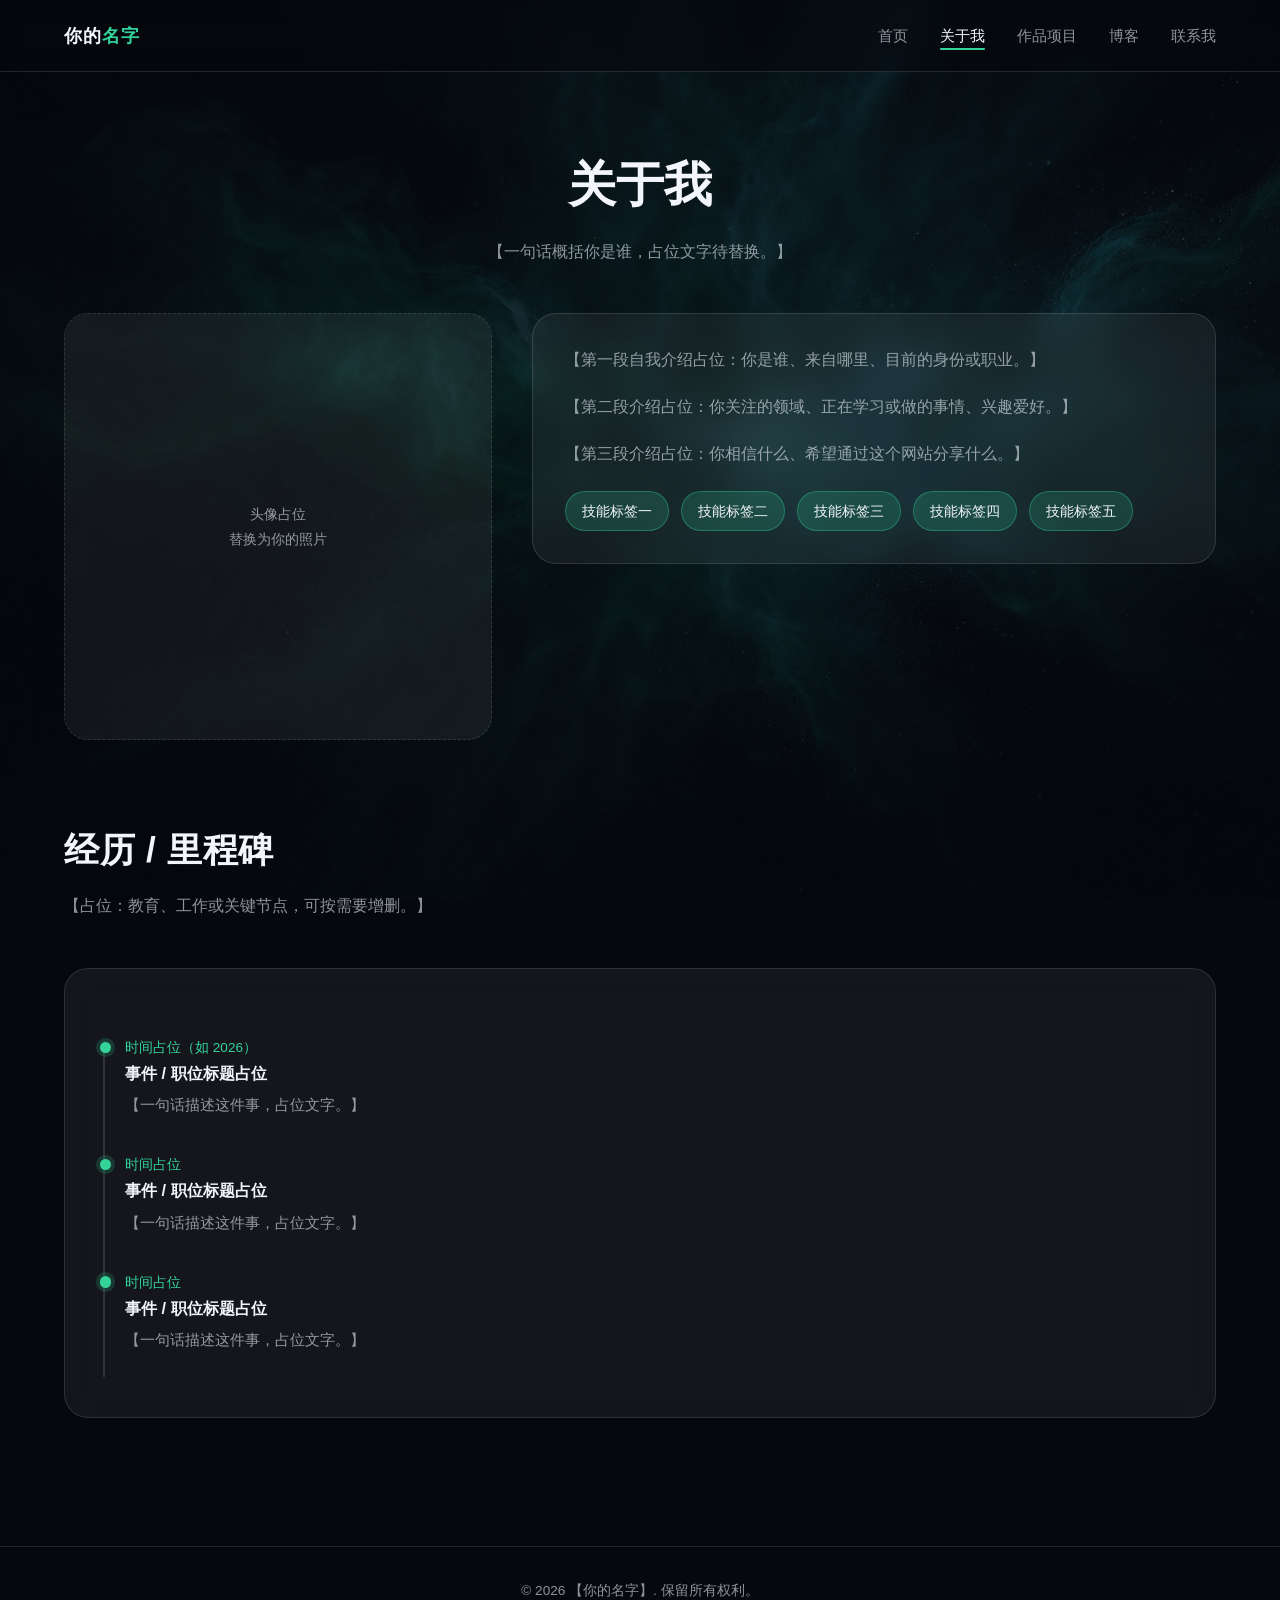
==== about.html @ 76c17b66 "Add files via upload" ====
<!DOCTYPE html>
<html lang="zh-CN">
<head>
  <meta charset="UTF-8" />
  <meta name="viewport" content="width=device-width, initial-scale=1.0" />
  <title>关于我 | 我的个人网站</title>
  <meta name="description" content="个人介绍（占位模板，待填充内容）" />
  <link rel="stylesheet" href="assets/css/style.css" />
</head>
<body class="page-about">

  <!-- ========== 导航栏 ========== -->
  <header class="navbar">
    <div class="container nav-inner">
      <a class="logo" href="index.html">你的<span>名字</span></a>
      <button class="nav-toggle" aria-label="切换菜单" aria-expanded="false">
        <span></span><span></span><span></span>
      </button>
      <nav>
        <ul class="nav-links">
          <li><a href="index.html">首页</a></li>
          <li><a href="about.html" class="active">关于我</a></li>
          <li><a href="projects.html">作品项目</a></li>
          <li><a href="blog.html">博客</a></li>
          <li><a href="contact.html">联系我</a></li>
        </ul>
      </nav>
    </div>
  </header>

  <!-- ========== 页头 ========== -->
  <section class="page-header">
    <div class="container">
      <h1>关于我</h1>
      <p>【一句话概括你是谁，占位文字待替换。】</p>
    </div>
  </section>

  <!-- ========== 个人简介（占位） ========== -->
  <section class="section" style="padding-top: 0;">
    <div class="container">
      <div class="about-grid">
        <!-- TODO：把虚线框替换为 <img src="assets/images/你的头像.jpg" alt="头像"> -->
        <div class="avatar-placeholder reveal">
          头像占位<br />替换为你的照片
        </div>

        <div class="about-text glass-card reveal">
          <!-- TODO：替换为你的个人介绍，段落可自行增减 -->
          <p>【第一段自我介绍占位：你是谁、来自哪里、目前的身份或职业。】</p>
          <p>【第二段介绍占位：你关注的领域、正在学习或做的事情、兴趣爱好。】</p>
          <p>【第三段介绍占位：你相信什么、希望通过这个网站分享什么。】</p>

          <!-- TODO：替换为你的技能 / 关键词标签 -->
          <div class="tag-list">
            <span class="tag">技能标签一</span>
            <span class="tag">技能标签二</span>
            <span class="tag">技能标签三</span>
            <span class="tag">技能标签四</span>
            <span class="tag">技能标签五</span>
          </div>
        </div>
      </div>
    </div>
  </section>

  <!-- ========== 经历时间线（占位） ========== -->
  <section class="section" style="padding-top: 0;">
    <div class="container">
      <h2 class="section-title reveal">经历 / 里程碑</h2>
      <p class="section-subtitle reveal">【占位：教育、工作或关键节点，可按需要增删。】</p>
      <div class="glass-card reveal">
        <div class="timeline">
          <div class="timeline-item">
            <span>时间占位（如 2026）</span>
            <h4>事件 / 职位标题占位</h4>
            <p>【一句话描述这件事，占位文字。】</p>
          </div>
          <div class="timeline-item">
            <span>时间占位</span>
            <h4>事件 / 职位标题占位</h4>
            <p>【一句话描述这件事，占位文字。】</p>
          </div>
          <div class="timeline-item">
            <span>时间占位</span>
            <h4>事件 / 职位标题占位</h4>
            <p>【一句话描述这件事，占位文字。】</p>
          </div>
        </div>
      </div>
    </div>
  </section>

  <!-- ========== 页脚 ========== -->
  <footer class="footer">
    <div class="container">
      <p>© <span id="year"></span> 【你的名字】. 保留所有权利。</p>
    </div>
  </footer>

  <script src="assets/js/main.js"></script>
</body>
</html>
---- assets/css/style.css ----
/* ============================================================
   个人网站通用样式
   深色背景图 + 玻璃拟态卡片 + 响应式布局
   提示：想换主题色，改各页面 <body> 上的 --accent / --accent-soft
   ============================================================ */

/* ---------- 设计变量 ---------- */
:root {
  --bg-overlay: rgba(6, 8, 14, 0.72);
  --text: #f2f5fa;
  --text-muted: rgba(226, 232, 240, 0.62);
  --glass-bg: rgba(255, 255, 255, 0.06);
  --glass-bg-hover: rgba(255, 255, 255, 0.1);
  --border: rgba(255, 255, 255, 0.12);
  --radius: 1rem;
  --radius-lg: 1.5rem;
  --max-width: 72rem;
  --nav-height: 4.5rem;
  --ease: cubic-bezier(0.22, 1, 0.36, 1);
}

/* 各页面主题色（在页面 body 上覆盖） */
.page-home     { --accent: #5b8cff; --accent-soft: rgba(91, 140, 255, 0.18); }
.page-about    { --accent: #34d399; --accent-soft: rgba(52, 211, 153, 0.18); }
.page-projects { --accent: #f87171; --accent-soft: rgba(248, 113, 113, 0.18); }
.page-blog     { --accent: #2dd4bf; --accent-soft: rgba(45, 212, 191, 0.18); }
.page-contact  { --accent: #a78bfa; --accent-soft: rgba(167, 139, 250, 0.18); }

/* ---------- 基础重置 ---------- */
*,
*::before,
*::after {
  box-sizing: border-box;
  margin: 0;
  padding: 0;
}

html {
  scroll-behavior: smooth;
  font-size: 16px;
}

body {
  font-family: -apple-system, BlinkMacSystemFont, "Segoe UI", "PingFang SC",
    "Hiragino Sans GB", "Microsoft YaHei", "Helvetica Neue", Arial, sans-serif;
  color: var(--text);
  line-height: 1.7;
  min-height: 100vh;
  background-color: #06080e;
  background-size: cover;
  background-position: center center;
  background-repeat: no-repeat;
  background-attachment: fixed;
  -webkit-font-smoothing: antialiased;
}

/* 背景遮罩，保证文字可读性 */
body::before {
  content: "";
  position: fixed;
  inset: 0;
  background: var(--bg-overlay);
  z-index: -1;
}

/* 每页背景图（相对路径，GitHub Pages 可直接访问） */
.page-home     { background-image: url("../images/bg-home.jpg"); }
.page-about    { background-image: url("../images/bg-about.jpg"); }
.page-projects { background-image: url("../images/bg-projects.jpg"); }
.page-blog     { background-image: url("../images/bg-blog.jpg"); }
.page-contact  { background-image: url("../images/bg-contact.jpg"); }

img {
  max-width: 100%;
  display: block;
}

a {
  color: inherit;
  text-decoration: none;
}

ul {
  list-style: none;
}

/* ---------- 布局容器 ---------- */
.container {
  width: min(100% - 3rem, var(--max-width));
  margin-inline: auto;
}

.section {
  padding: 5rem 0;
}

.section-title {
  font-size: clamp(1.6rem, 3vw, 2.2rem);
  font-weight: 700;
  margin-bottom: 0.75rem;
  letter-spacing: 0.02em;
}

.section-subtitle {
  color: var(--text-muted);
  font-size: 1rem;
  margin-bottom: 3rem;
}

/* ---------- 导航栏 ---------- */
.navbar {
  position: fixed;
  top: 0;
  left: 0;
  right: 0;
  height: var(--nav-height);
  z-index: 100;
  background: rgba(6, 8, 14, 0.55);
  backdrop-filter: blur(1rem);
  -webkit-backdrop-filter: blur(1rem);
  border-bottom: 1px solid var(--border);
}

.nav-inner {
  height: 100%;
  display: flex;
  align-items: center;
  justify-content: space-between;
}

.logo {
  font-size: 1.15rem;
  font-weight: 700;
  letter-spacing: 0.05em;
}

.logo span {
  color: var(--accent);
}

.nav-links {
  display: flex;
  gap: 2rem;
}

.nav-links a {
  position: relative;
  font-size: 0.95rem;
  color: var(--text-muted);
  padding: 0.35rem 0;
  transition: color 0.25s var(--ease);
}

.nav-links a::after {
  content: "";
  position: absolute;
  left: 0;
  bottom: 0;
  width: 0;
  height: 2px;
  border-radius: 2px;
  background: var(--accent);
  transition: width 0.25s var(--ease);
}

.nav-links a:hover,
.nav-links a.active {
  color: var(--text);
}

.nav-links a.active::after,
.nav-links a:hover::after {
  width: 100%;
}

/* 汉堡按钮（移动端） */
.nav-toggle {
  display: none;
  flex-direction: column;
  justify-content: center;
  gap: 0.35rem;
  width: 2.5rem;
  height: 2.5rem;
  background: none;
  border: none;
  cursor: pointer;
}

.nav-toggle span {
  display: block;
  height: 2px;
  width: 1.4rem;
  margin-inline: auto;
  background: var(--text);
  border-radius: 2px;
  transition: transform 0.3s var(--ease), opacity 0.3s var(--ease);
}

.nav-toggle.open span:nth-child(1) {
  transform: translateY(0.47rem) rotate(45deg);
}

.nav-toggle.open span:nth-child(2) {
  opacity: 0;
}

.nav-toggle.open span:nth-child(3) {
  transform: translateY(-0.47rem) rotate(-45deg);
}

/* ---------- 按钮 ---------- */
.btn {
  display: inline-flex;
  align-items: center;
  justify-content: center;
  gap: 0.5rem;
  padding: 0.8rem 1.8rem;
  border-radius: 999px;
  font-size: 0.95rem;
  font-weight: 600;
  border: 1px solid transparent;
  cursor: pointer;
  transition: transform 0.25s var(--ease), background 0.25s var(--ease),
    border-color 0.25s var(--ease);
}

.btn-primary {
  background: var(--accent);
  color: #06080e;
}

.btn-primary:hover {
  transform: translateY(-2px);
  background: color-mix(in srgb, var(--accent) 88%, white);
}

.btn-ghost {
  background: transparent;
  color: var(--text);
  border-color: var(--border);
}

.btn-ghost:hover {
  transform: translateY(-2px);
  border-color: var(--accent);
  background: var(--accent-soft);
}

/* ---------- 玻璃卡片 ---------- */
.glass-card {
  background: var(--glass-bg);
  border: 1px solid var(--border);
  border-radius: var(--radius-lg);
  backdrop-filter: blur(0.85rem);
  -webkit-backdrop-filter: blur(0.85rem);
  padding: 2rem;
  transition: transform 0.3s var(--ease), background 0.3s var(--ease),
    border-color 0.3s var(--ease);
}

.glass-card:hover {
  transform: translateY(-4px);
  background: var(--glass-bg-hover);
  border-color: color-mix(in srgb, var(--accent) 45%, transparent);
}

/* ---------- 首页 Hero ---------- */
.hero {
  min-height: 100vh;
  display: flex;
  align-items: center;
  padding-top: var(--nav-height);
}

.hero-badge {
  display: inline-block;
  padding: 0.4rem 1rem;
  border-radius: 999px;
  font-size: 0.85rem;
  color: var(--accent);
  background: var(--accent-soft);
  border: 1px solid color-mix(in srgb, var(--accent) 40%, transparent);
  margin-bottom: 1.5rem;
}

.hero h1 {
  font-size: clamp(2.4rem, 6vw, 4.2rem);
  font-weight: 800;
  line-height: 1.15;
  letter-spacing: 0.01em;
  margin-bottom: 1.25rem;
}

.hero h1 .accent {
  color: var(--accent);
}

.hero p {
  font-size: clamp(1rem, 2vw, 1.2rem);
  color: var(--text-muted);
  max-width: 36rem;
  margin-bottom: 2.5rem;
}

.hero-actions {
  display: flex;
  flex-wrap: wrap;
  gap: 1rem;
}

/* 首页信息卡片区 */
.info-grid {
  display: grid;
  grid-template-columns: repeat(auto-fit, minmax(15rem, 1fr));
  gap: 1.5rem;
}

.info-card .icon {
  font-size: 1.6rem;
  margin-bottom: 1rem;
}

.info-card h3 {
  font-size: 1.1rem;
  margin-bottom: 0.5rem;
}

.info-card p {
  color: var(--text-muted);
  font-size: 0.92rem;
}

/* ---------- 内页页头 ---------- */
.page-header {
  padding: calc(var(--nav-height) + 4.5rem) 0 3rem;
  text-align: center;
}

.page-header h1 {
  font-size: clamp(2rem, 4.5vw, 3rem);
  font-weight: 800;
  margin-bottom: 0.75rem;
}

.page-header p {
  color: var(--text-muted);
  max-width: 40rem;
  margin-inline: auto;
}

/* ---------- 关于页 ---------- */
.about-grid {
  display: grid;
  grid-template-columns: 1fr 1.6fr;
  gap: 2.5rem;
  align-items: start;
}

.avatar-placeholder {
  aspect-ratio: 1 / 1;
  border-radius: var(--radius-lg);
  border: 1px dashed var(--border);
  background: var(--glass-bg);
  display: flex;
  align-items: center;
  justify-content: center;
  text-align: center;
  color: var(--text-muted);
  font-size: 0.9rem;
  padding: 1.5rem;
}

.about-text p {
  color: var(--text-muted);
  margin-bottom: 1.25rem;
}

.tag-list {
  display: flex;
  flex-wrap: wrap;
  gap: 0.75rem;
  margin-top: 1.5rem;
}

.tag {
  padding: 0.45rem 1rem;
  border-radius: 999px;
  font-size: 0.85rem;
  background: var(--accent-soft);
  border: 1px solid color-mix(in srgb, var(--accent) 35%, transparent);
  color: var(--text);
}

/* 时间线占位 */
.timeline {
  position: relative;
  margin-top: 2rem;
  padding-left: 1.75rem;
}

.timeline::before {
  content: "";
  position: absolute;
  left: 0.4rem;
  top: 0.5rem;
  bottom: 0.5rem;
  width: 2px;
  background: var(--border);
}

.timeline-item {
  position: relative;
  padding-bottom: 2rem;
}

.timeline-item::before {
  content: "";
  position: absolute;
  left: -1.55rem;
  top: 0.55rem;
  width: 0.7rem;
  height: 0.7rem;
  border-radius: 50%;
  background: var(--accent);
  box-shadow: 0 0 0 4px var(--accent-soft);
}

.timeline-item h4 {
  font-size: 1.02rem;
  margin-bottom: 0.25rem;
}

.timeline-item span {
  font-size: 0.85rem;
  color: var(--accent);
}

.timeline-item p {
  color: var(--text-muted);
  font-size: 0.92rem;
  margin-top: 0.35rem;
}

/* ---------- 项目卡片网格 ---------- */
.project-grid {
  display: grid;
  grid-template-columns: repeat(auto-fit, minmax(17rem, 1fr));
  gap: 1.5rem;
}

.project-thumb {
  aspect-ratio: 16 / 9;
  border-radius: var(--radius);
  border: 1px dashed var(--border);
  background: var(--accent-soft);
  display: flex;
  align-items: center;
  justify-content: center;
  color: var(--text-muted);
  font-size: 0.85rem;
  margin-bottom: 1.25rem;
}

.project-card h3 {
  font-size: 1.1rem;
  margin-bottom: 0.5rem;
}

.project-card p {
  color: var(--text-muted);
  font-size: 0.9rem;
  margin-bottom: 1.25rem;
}

.project-meta {
  display: flex;
  flex-wrap: wrap;
  gap: 0.5rem;
}

.project-meta .tag {
  font-size: 0.78rem;
  padding: 0.3rem 0.75rem;
}

/* ---------- 博客列表 ---------- */
.post-list {
  display: grid;
  gap: 1.25rem;
  max-width: 50rem;
}

.post-card {
  display: flex;
  flex-direction: column;
  gap: 0.5rem;
}

.post-date {
  font-size: 0.82rem;
  color: var(--accent);
  letter-spacing: 0.05em;
}

.post-card h3 {
  font-size: 1.2rem;
}

.post-card p {
  color: var(--text-muted);
  font-size: 0.92rem;
}

.read-more {
  font-size: 0.88rem;
  color: var(--accent);
  margin-top: 0.5rem;
}

.read-more:hover {
  text-decoration: underline;
}

/* ---------- 联系页 ---------- */
.contact-grid {
  display: grid;
  grid-template-columns: 1fr 1.4fr;
  gap: 2.5rem;
  align-items: start;
}

.contact-item {
  display: flex;
  flex-direction: column;
  gap: 0.35rem;
  margin-bottom: 1.5rem;
}

.contact-item span {
  font-size: 0.82rem;
  color: var(--text-muted);
}

.contact-item strong {
  font-size: 1rem;
  font-weight: 600;
}

.social-links {
  display: flex;
  gap: 0.75rem;
  flex-wrap: wrap;
  margin-top: 1.5rem;
}

.form-group {
  margin-bottom: 1.25rem;
}

.form-group label {
  display: block;
  font-size: 0.88rem;
  margin-bottom: 0.5rem;
  color: var(--text-muted);
}

.form-group input,
.form-group textarea {
  width: 100%;
  padding: 0.85rem 1rem;
  border-radius: 0.75rem;
  border: 1px solid var(--border);
  background: rgba(255, 255, 255, 0.05);
  color: var(--text);
  font-size: 0.95rem;
  font-family: inherit;
  outline: none;
  transition: border-color 0.25s var(--ease), box-shadow 0.25s var(--ease);
}

.form-group input:focus,
.form-group textarea:focus {
  border-color: var(--accent);
  box-shadow: 0 0 0 3px var(--accent-soft);
}

.form-group textarea {
  min-height: 8rem;
  resize: vertical;
}

.form-note {
  font-size: 0.82rem;
  color: var(--text-muted);
  margin-top: 0.75rem;
}

/* ---------- 页脚 ---------- */
.footer {
  border-top: 1px solid var(--border);
  padding: 2rem 0;
  margin-top: 3rem;
  text-align: center;
  color: var(--text-muted);
  font-size: 0.85rem;
}

/* ---------- 滚动进入动画 ---------- */
.reveal {
  opacity: 0;
  transform: translateY(1.75rem);
  transition: opacity 0.7s var(--ease), transform 0.7s var(--ease);
}

.reveal.visible {
  opacity: 1;
  transform: translateY(0);
}

@keyframes heroIn {
  from {
    opacity: 0;
    transform: translateY(2rem);
  }
  to {
    opacity: 1;
    transform: translateY(0);
  }
}

.hero-content {
  animation: heroIn 0.9s var(--ease) both;
}

/* ---------- 响应式 ---------- */
@media (max-width: 56em) {
  .about-grid,
  .contact-grid {
    grid-template-columns: 1fr;
  }

  .avatar-placeholder {
    max-width: 18rem;
  }
}

@media (max-width: 48em) {
  .nav-toggle {
    display: flex;
  }

  .nav-links {
    position: fixed;
    top: var(--nav-height);
    left: 0;
    right: 0;
    flex-direction: column;
    gap: 0;
    background: rgba(6, 8, 14, 0.92);
    backdrop-filter: blur(1rem);
    -webkit-backdrop-filter: blur(1rem);
    border-bottom: 1px solid var(--border);
    max-height: 0;
    overflow: hidden;
    transition: max-height 0.35s var(--ease);
  }

  .nav-links.open {
    max-height: 26rem;
  }

  .nav-links a {
    padding: 1rem 1.5rem;
    border-bottom: 1px solid var(--border);
  }

  .nav-links a::after {
    display: none;
  }

  body {
    background-attachment: scroll;
  }

  .section {
    padding: 3.5rem 0;
  }
}
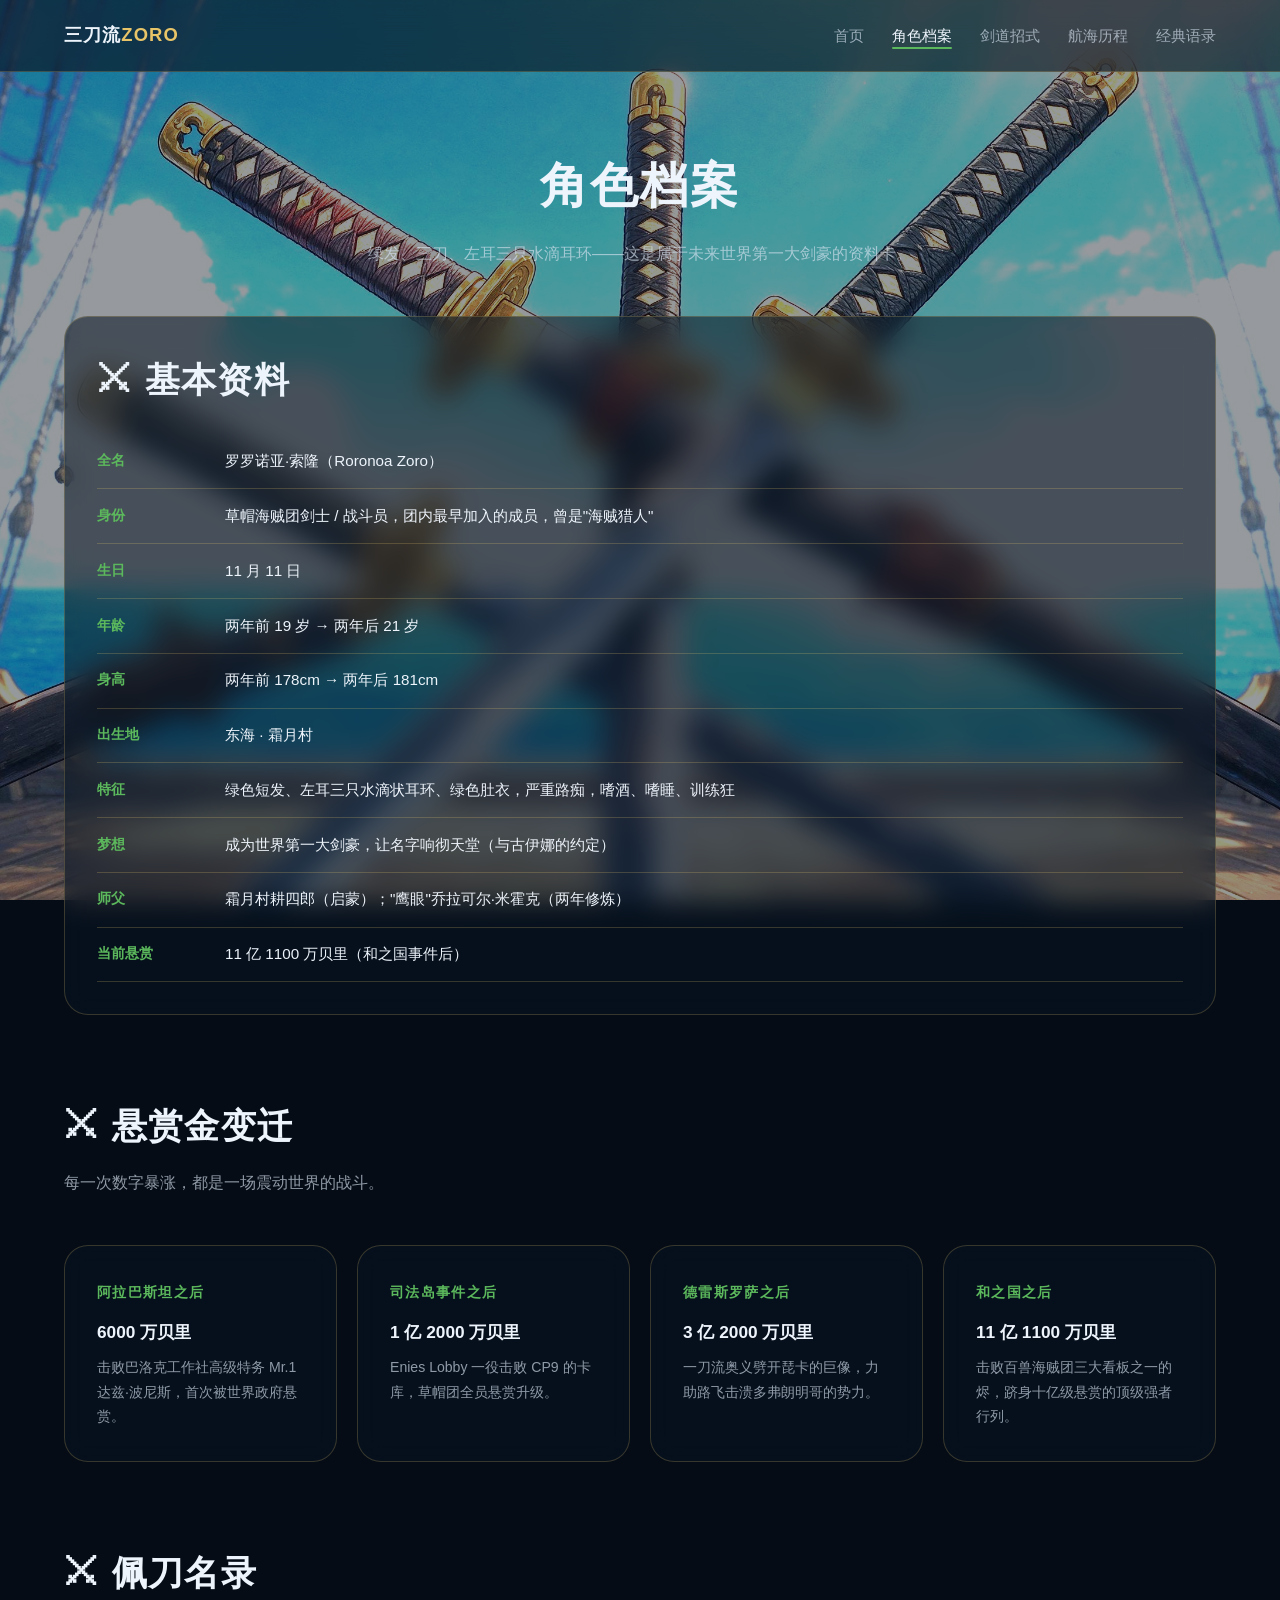
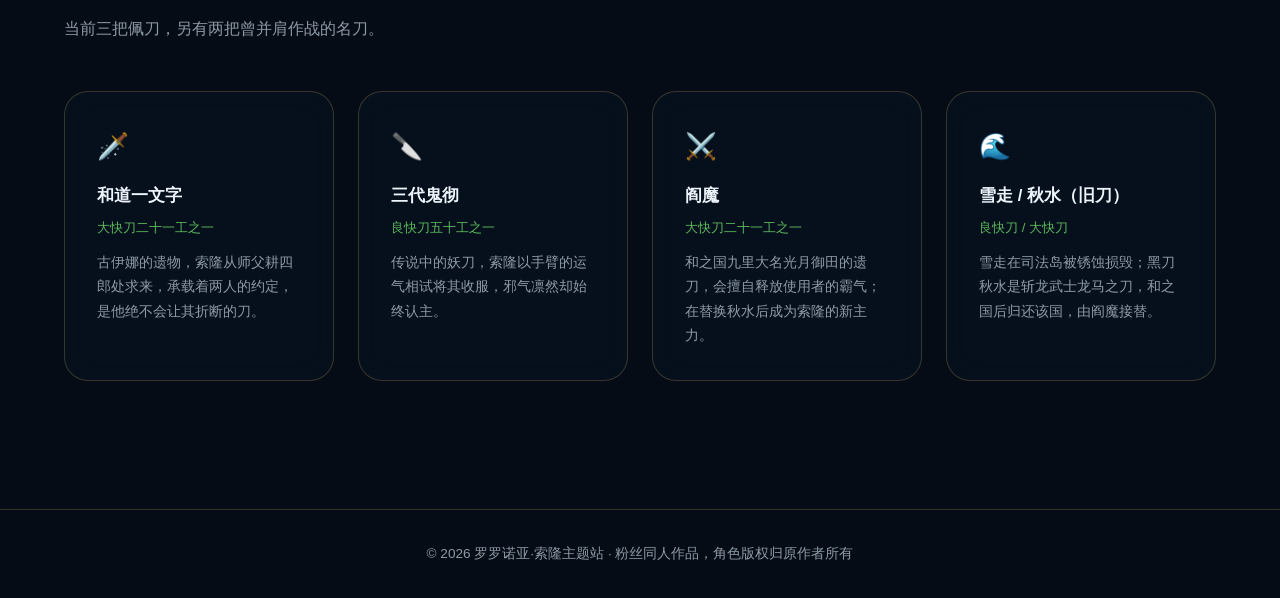
==== commit 8c4b1d90: "Add files via upload" ====
--- a/about.html
+++ b/about.html
@@ -3,8 +3,8 @@
 <head>
   <meta charset="UTF-8" />
   <meta name="viewport" content="width=device-width, initial-scale=1.0" />
-  <title>关于我 | 我的个人网站</title>
-  <meta name="description" content="个人介绍（占位模板，待填充内容）" />
+  <title>角色档案 | 罗罗诺亚·索隆</title>
+  <meta name="description" content="索隆的基本资料、佩刀与悬赏金变化" />
   <link rel="stylesheet" href="assets/css/style.css" />
 </head>
 <body class="page-about">
@@ -12,17 +12,17 @@
   <!-- ========== 导航栏 ========== -->
   <header class="navbar">
     <div class="container nav-inner">
-      <a class="logo" href="index.html">你的<span>名字</span></a>
+      <a class="logo" href="index.html">三刀流<span>ZORO</span></a>
       <button class="nav-toggle" aria-label="切换菜单" aria-expanded="false">
         <span></span><span></span><span></span>
       </button>
       <nav>
         <ul class="nav-links">
           <li><a href="index.html">首页</a></li>
-          <li><a href="about.html" class="active">关于我</a></li>
-          <li><a href="projects.html">作品项目</a></li>
-          <li><a href="blog.html">博客</a></li>
-          <li><a href="contact.html">联系我</a></li>
+          <li><a href="about.html" class="active">角色档案</a></li>
+          <li><a href="skills.html">剑道招式</a></li>
+          <li><a href="story.html">航海历程</a></li>
+          <li><a href="quotes.html">经典语录</a></li>
         </ul>
       </nav>
     </div>
@@ -31,61 +31,121 @@
   <!-- ========== 页头 ========== -->
   <section class="page-header">
     <div class="container">
-      <h1>关于我</h1>
-      <p>【一句话概括你是谁，占位文字待替换。】</p>
+      <h1>角色档案</h1>
+      <p>绿发、三刀、左耳三只水滴耳环——这是属于未来世界第一大剑豪的资料卡。</p>
     </div>
   </section>
 
-  <!-- ========== 个人简介（占位） ========== -->
+  <!-- ========== 基本资料 ========== -->
   <section class="section" style="padding-top: 0;">
     <div class="container">
-      <div class="about-grid">
-        <!-- TODO：把虚线框替换为 <img src="assets/images/你的头像.jpg" alt="头像"> -->
-        <div class="avatar-placeholder reveal">
-          头像占位<br />替换为你的照片
+      <div class="glass-card reveal">
+        <h2 class="section-title" style="margin-bottom: 1.5rem;">基本资料</h2>
+        <dl class="profile-list">
+          <div class="profile-row">
+            <dt>全名</dt>
+            <dd>罗罗诺亚·索隆（Roronoa Zoro）</dd>
+          </div>
+          <div class="profile-row">
+            <dt>身份</dt>
+            <dd>草帽海贼团剑士 / 战斗员，团内最早加入的成员，曾是"海贼猎人"</dd>
+          </div>
+          <div class="profile-row">
+            <dt>生日</dt>
+            <dd>11 月 11 日</dd>
+          </div>
+          <div class="profile-row">
+            <dt>年龄</dt>
+            <dd>两年前 19 岁 → 两年后 21 岁</dd>
+          </div>
+          <div class="profile-row">
+            <dt>身高</dt>
+            <dd>两年前 178cm → 两年后 181cm</dd>
+          </div>
+          <div class="profile-row">
+            <dt>出生地</dt>
+            <dd>东海 · 霜月村</dd>
+          </div>
+          <div class="profile-row">
+            <dt>特征</dt>
+            <dd>绿色短发、左耳三只水滴状耳环、绿色肚衣，严重路痴，嗜酒、嗜睡、训练狂</dd>
+          </div>
+          <div class="profile-row">
+            <dt>梦想</dt>
+            <dd>成为世界第一大剑豪，让名字响彻天堂（与古伊娜的约定）</dd>
+          </div>
+          <div class="profile-row">
+            <dt>师父</dt>
+            <dd>霜月村耕四郎（启蒙）；"鹰眼"乔拉可尔·米霍克（两年修炼）</dd>
+          </div>
+          <div class="profile-row">
+            <dt>当前悬赏</dt>
+            <dd>11 亿 1100 万贝里（和之国事件后）</dd>
+          </div>
+        </dl>
+      </div>
+    </div>
+  </section>
+
+  <!-- ========== 悬赏金变化 ========== -->
+  <section class="section" style="padding-top: 0;">
+    <div class="container">
+      <h2 class="section-title reveal">悬赏金变迁</h2>
+      <p class="section-subtitle reveal">每一次数字暴涨，都是一场震动世界的战斗。</p>
+      <div class="move-grid">
+        <div class="glass-card move-card reveal">
+          <span class="move-no">阿拉巴斯坦之后</span>
+          <h3>6000 万贝里</h3>
+          <p>击败巴洛克工作社高级特务 Mr.1 达兹·波尼斯，首次被世界政府悬赏。</p>
         </div>
-
-        <div class="about-text glass-card reveal">
-          <!-- TODO：替换为你的个人介绍，段落可自行增减 -->
-          <p>【第一段自我介绍占位：你是谁、来自哪里、目前的身份或职业。】</p>
-          <p>【第二段介绍占位：你关注的领域、正在学习或做的事情、兴趣爱好。】</p>
-          <p>【第三段介绍占位：你相信什么、希望通过这个网站分享什么。】</p>
-
-          <!-- TODO：替换为你的技能 / 关键词标签 -->
-          <div class="tag-list">
-            <span class="tag">技能标签一</span>
-            <span class="tag">技能标签二</span>
-            <span class="tag">技能标签三</span>
-            <span class="tag">技能标签四</span>
-            <span class="tag">技能标签五</span>
-          </div>
+        <div class="glass-card move-card reveal">
+          <span class="move-no">司法岛事件之后</span>
+          <h3>1 亿 2000 万贝里</h3>
+          <p> Enies Lobby 一役击败 CP9 的卡库，草帽团全员悬赏升级。</p>
+        </div>
+        <div class="glass-card move-card reveal">
+          <span class="move-no">德雷斯罗萨之后</span>
+          <h3>3 亿 2000 万贝里</h3>
+          <p>一刀流奥义劈开琵卡的巨像，力助路飞击溃多弗朗明哥的势力。</p>
+        </div>
+        <div class="glass-card move-card reveal">
+          <span class="move-no">和之国之后</span>
+          <h3>11 亿 1100 万贝里</h3>
+          <p>击败百兽海贼团三大看板之一的烬，跻身十亿级悬赏的顶级强者行列。</p>
         </div>
       </div>
     </div>
   </section>
 
-  <!-- ========== 经历时间线（占位） ========== -->
+  <!-- ========== 佩刀 ========== -->
   <section class="section" style="padding-top: 0;">
     <div class="container">
-      <h2 class="section-title reveal">经历 / 里程碑</h2>
-      <p class="section-subtitle reveal">【占位：教育、工作或关键节点，可按需要增删。】</p>
-      <div class="glass-card reveal">
-        <div class="timeline">
-          <div class="timeline-item">
-            <span>时间占位（如 2026）</span>
-            <h4>事件 / 职位标题占位</h4>
-            <p>【一句话描述这件事，占位文字。】</p>
-          </div>
-          <div class="timeline-item">
-            <span>时间占位</span>
-            <h4>事件 / 职位标题占位</h4>
-            <p>【一句话描述这件事，占位文字。】</p>
-          </div>
-          <div class="timeline-item">
-            <span>时间占位</span>
-            <h4>事件 / 职位标题占位</h4>
-            <p>【一句话描述这件事，占位文字。】</p>
-          </div>
+      <h2 class="section-title reveal">佩刀名录</h2>
+      <p class="section-subtitle reveal">当前三把佩刀，另有两把曾并肩作战的名刀。</p>
+      <div class="sword-grid">
+        <div class="glass-card sword-card reveal">
+          <div class="sword-icon">🗡️</div>
+          <h3>和道一文字</h3>
+          <div class="sword-grade">大快刀二十一工之一</div>
+          <p>古伊娜的遗物，索隆从师父耕四郎处求来，承载着两人的约定，是他绝不会让其折断的刀。</p>
+        </div>
+        <div class="glass-card sword-card reveal">
+          <div class="sword-icon">🔪</div>
+          <h3>三代鬼彻</h3>
+          <div class="sword-grade">良快刀五十工之一</div>
+          <p>传说中的妖刀，索隆以手臂的运气相试将其收服，邪气凛然却始终认主。</p>
+        </div>
+        <div class="glass-card sword-card reveal">
+          <div class="sword-icon">⚔️</div>
+          <h3>阎魔</h3>
+          <div class="sword-grade">大快刀二十一工之一</div>
+          <p>和之国九里大名光月御田的遗刀，会擅自释放使用者的霸气；在替换秋水后成为索隆的新主力。</p>
+        </div>
+        <div class="glass-card sword-card reveal">
+          <div class="sword-icon">🌊</div>
+          <h3>雪走 / 秋水（旧刀）</h3>
+          <div class="sword-grade">良快刀 / 大快刀</div>
+          <p>雪走在司法岛被锈蚀损毁；黑刀秋水是斩龙武士龙马之刀，和之国后归还该国，由阎魔接替。</p>
         </div>
       </div>
     </div>
@@ -94,7 +154,7 @@
   <!-- ========== 页脚 ========== -->
   <footer class="footer">
     <div class="container">
-      <p>© <span id="year"></span> 【你的名字】. 保留所有权利。</p>
+      <p>© <span id="year"></span> 罗罗诺亚·索隆主题站 · 粉丝同人作品，角色版权归原作者所有</p>
     </div>
   </footer>
 
--- a/assets/css/style.css
+++ b/assets/css/style.css
@@ -1,17 +1,18 @@
 /* ============================================================
-   个人网站通用样式
-   深色背景图 + 玻璃拟态卡片 + 响应式布局
-   提示：想换主题色，改各页面 <body> 上的 --accent / --accent-soft
+   罗罗诺亚·索隆主题站 · 航海风样式
+   深色动漫背景 + 玻璃卡片 + 悬赏令海报
    ============================================================ */
 
 /* ---------- 设计变量 ---------- */
 :root {
-  --bg-overlay: rgba(6, 8, 14, 0.72);
-  --text: #f2f5fa;
-  --text-muted: rgba(226, 232, 240, 0.62);
-  --glass-bg: rgba(255, 255, 255, 0.06);
-  --glass-bg-hover: rgba(255, 255, 255, 0.1);
-  --border: rgba(255, 255, 255, 0.12);
+  --bg-overlay: rgba(5, 12, 22, 0.42);
+  --text: #eef4fb;
+  --text-muted: rgba(214, 226, 240, 0.66);
+  --glass-bg: rgba(8, 20, 36, 0.55);
+  --glass-bg-hover: rgba(14, 30, 52, 0.7);
+  --border: rgba(232, 196, 104, 0.22);
+  --gold: #e8c468;
+  --zoro-green: #5cb85c;
   --radius: 1rem;
   --radius-lg: 1.5rem;
   --max-width: 72rem;
@@ -19,12 +20,12 @@
   --ease: cubic-bezier(0.22, 1, 0.36, 1);
 }
 
-/* 各页面主题色（在页面 body 上覆盖） */
-.page-home     { --accent: #5b8cff; --accent-soft: rgba(91, 140, 255, 0.18); }
-.page-about    { --accent: #34d399; --accent-soft: rgba(52, 211, 153, 0.18); }
-.page-projects { --accent: #f87171; --accent-soft: rgba(248, 113, 113, 0.18); }
-.page-blog     { --accent: #2dd4bf; --accent-soft: rgba(45, 212, 191, 0.18); }
-.page-contact  { --accent: #a78bfa; --accent-soft: rgba(167, 139, 250, 0.18); }
+/* 各页面主题强调色 */
+.page-home    { --accent: #e8c468; --accent-soft: rgba(232, 196, 104, 0.16); }
+.page-about   { --accent: #5cb85c; --accent-soft: rgba(92, 184, 92, 0.16); }
+.page-skills  { --accent: #2dd4bf; --accent-soft: rgba(45, 212, 191, 0.16); }
+.page-story   { --accent: #f472b6; --accent-soft: rgba(244, 114, 182, 0.16); }
+.page-quotes  { --accent: #818cf8; --accent-soft: rgba(129, 140, 248, 0.16); }
 
 /* ---------- 基础重置 ---------- */
 *,
@@ -44,9 +45,9 @@
   font-family: -apple-system, BlinkMacSystemFont, "Segoe UI", "PingFang SC",
     "Hiragino Sans GB", "Microsoft YaHei", "Helvetica Neue", Arial, sans-serif;
   color: var(--text);
-  line-height: 1.7;
+  line-height: 1.75;
   min-height: 100vh;
-  background-color: #06080e;
+  background-color: #050c16;
   background-size: cover;
   background-position: center center;
   background-repeat: no-repeat;
@@ -54,7 +55,6 @@
   -webkit-font-smoothing: antialiased;
 }
 
-/* 背景遮罩，保证文字可读性 */
 body::before {
   content: "";
   position: fixed;
@@ -63,12 +63,12 @@
   z-index: -1;
 }
 
-/* 每页背景图（相对路径，GitHub Pages 可直接访问） */
-.page-home     { background-image: url("../images/bg-home.jpg"); }
-.page-about    { background-image: url("../images/bg-about.jpg"); }
-.page-projects { background-image: url("../images/bg-projects.jpg"); }
-.page-blog     { background-image: url("../images/bg-blog.jpg"); }
-.page-contact  { background-image: url("../images/bg-contact.jpg"); }
+/* 每页背景图 */
+.page-home    { background-image: url("../images/bg-home.jpg"); }
+.page-about   { background-image: url("../images/bg-about.jpg"); }
+.page-skills  { background-image: url("../images/bg-skills.jpg"); }
+.page-story   { background-image: url("../images/bg-story.jpg"); }
+.page-quotes  { background-image: url("../images/bg-quotes.jpg"); }
 
 img {
   max-width: 100%;
@@ -84,7 +84,7 @@
   list-style: none;
 }
 
-/* ---------- 布局容器 ---------- */
+/* ---------- 容器 ---------- */
 .container {
   width: min(100% - 3rem, var(--max-width));
   margin-inline: auto;
@@ -96,14 +96,17 @@
 
 .section-title {
   font-size: clamp(1.6rem, 3vw, 2.2rem);
-  font-weight: 700;
+  font-weight: 800;
+  letter-spacing: 0.04em;
   margin-bottom: 0.75rem;
-  letter-spacing: 0.02em;
+}
+
+.section-title::before {
+  content: "⚔ ";
 }
 
 .section-subtitle {
   color: var(--text-muted);
-  font-size: 1rem;
   margin-bottom: 3rem;
 }
 
@@ -115,7 +118,7 @@
   right: 0;
   height: var(--nav-height);
   z-index: 100;
-  background: rgba(6, 8, 14, 0.55);
+  background: rgba(5, 12, 22, 0.6);
   backdrop-filter: blur(1rem);
   -webkit-backdrop-filter: blur(1rem);
   border-bottom: 1px solid var(--border);
@@ -130,22 +133,22 @@
 
 .logo {
   font-size: 1.15rem;
-  font-weight: 700;
-  letter-spacing: 0.05em;
+  font-weight: 800;
+  letter-spacing: 0.06em;
 }
 
 .logo span {
-  color: var(--accent);
+  color: var(--gold);
 }
 
 .nav-links {
   display: flex;
-  gap: 2rem;
+  gap: 1.75rem;
 }
 
 .nav-links a {
   position: relative;
-  font-size: 0.95rem;
+  font-size: 0.92rem;
   color: var(--text-muted);
   padding: 0.35rem 0;
   transition: color 0.25s var(--ease);
@@ -173,7 +176,6 @@
   width: 100%;
 }
 
-/* 汉堡按钮（移动端） */
 .nav-toggle {
   display: none;
   flex-direction: column;
@@ -217,7 +219,7 @@
   padding: 0.8rem 1.8rem;
   border-radius: 999px;
   font-size: 0.95rem;
-  font-weight: 600;
+  font-weight: 700;
   border: 1px solid transparent;
   cursor: pointer;
   transition: transform 0.25s var(--ease), background 0.25s var(--ease),
@@ -226,12 +228,12 @@
 
 .btn-primary {
   background: var(--accent);
-  color: #06080e;
+  color: #1a1305;
 }
 
 .btn-primary:hover {
   transform: translateY(-2px);
-  background: color-mix(in srgb, var(--accent) 88%, white);
+  background: color-mix(in srgb, var(--accent) 85%, white);
 }
 
 .btn-ghost {
@@ -261,7 +263,7 @@
 .glass-card:hover {
   transform: translateY(-4px);
   background: var(--glass-bg-hover);
-  border-color: color-mix(in srgb, var(--accent) 45%, transparent);
+  border-color: var(--accent);
 }
 
 /* ---------- 首页 Hero ---------- */
@@ -277,28 +279,28 @@
   padding: 0.4rem 1rem;
   border-radius: 999px;
   font-size: 0.85rem;
-  color: var(--accent);
-  background: var(--accent-soft);
-  border: 1px solid color-mix(in srgb, var(--accent) 40%, transparent);
+  color: var(--gold);
+  background: rgba(232, 196, 104, 0.14);
+  border: 1px solid rgba(232, 196, 104, 0.4);
   margin-bottom: 1.5rem;
 }
 
 .hero h1 {
   font-size: clamp(2.4rem, 6vw, 4.2rem);
-  font-weight: 800;
+  font-weight: 900;
   line-height: 1.15;
-  letter-spacing: 0.01em;
   margin-bottom: 1.25rem;
+  letter-spacing: 0.02em;
 }
 
 .hero h1 .accent {
-  color: var(--accent);
+  color: var(--gold);
 }
 
 .hero p {
-  font-size: clamp(1rem, 2vw, 1.2rem);
-  color: var(--text-muted);
-  max-width: 36rem;
+  font-size: clamp(1rem, 2vw, 1.15rem);
+  color: var(--text-muted);
+  max-width: 38rem;
   margin-bottom: 2.5rem;
 }
 
@@ -308,10 +310,10 @@
   gap: 1rem;
 }
 
-/* 首页信息卡片区 */
+/* ---------- 首页入口卡片 ---------- */
 .info-grid {
   display: grid;
-  grid-template-columns: repeat(auto-fit, minmax(15rem, 1fr));
+  grid-template-columns: repeat(auto-fit, minmax(14rem, 1fr));
   gap: 1.5rem;
 }
 
@@ -328,6 +330,69 @@
 .info-card p {
   color: var(--text-muted);
   font-size: 0.92rem;
+}
+
+/* ---------- 悬赏令海报（WANTED 风格） ---------- */
+.wanted-poster {
+  background:
+    radial-gradient(circle at 20% 10%, rgba(120, 80, 30, 0.18), transparent 60%),
+    linear-gradient(160deg, #f5e6c0 0%, #ecd9a8 55%, #ddc48c 100%);
+  color: #3a2a15;
+  border: 0.5rem solid #5a3d22;
+  border-radius: 0.5rem;
+  padding: 1.75rem 1.5rem;
+  text-align: center;
+  box-shadow: 0 1.2rem 2.5rem rgba(0, 0, 0, 0.45);
+}
+
+.wanted-poster .wanted-word {
+  font-family: Georgia, "Times New Roman", serif;
+  font-size: clamp(2rem, 5vw, 3rem);
+  font-weight: 900;
+  letter-spacing: 0.12em;
+  border-top: 3px solid #3a2a15;
+  border-bottom: 3px solid #3a2a15;
+  padding: 0.25rem 0;
+  margin-bottom: 1.25rem;
+}
+
+.wanted-photo {
+  aspect-ratio: 3 / 4;
+  background: #2c2118;
+  border: 3px solid #5a3d22;
+  border-radius: 0.35rem;
+  display: flex;
+  align-items: center;
+  justify-content: center;
+  color: #d8c39a;
+  font-size: 0.85rem;
+  margin-bottom: 1rem;
+  text-align: center;
+  padding: 0.5rem;
+  overflow: hidden;
+}
+
+.wanted-photo img {
+  width: 100%;
+  height: 100%;
+  object-fit: cover;
+  border-radius: 0.2rem;
+}
+
+.wanted-poster .wanted-name {
+  font-size: 1.35rem;
+  font-weight: 800;
+  margin-bottom: 0.5rem;
+}
+
+.wanted-poster .bounty {
+  font-family: Georgia, serif;
+  font-size: 1.05rem;
+  font-weight: 700;
+}
+
+.wanted-poster .bounty strong {
+  font-size: 1.35rem;
 }
 
 /* ---------- 内页页头 ---------- */
@@ -338,36 +403,46 @@
 
 .page-header h1 {
   font-size: clamp(2rem, 4.5vw, 3rem);
-  font-weight: 800;
+  font-weight: 900;
+  letter-spacing: 0.04em;
   margin-bottom: 0.75rem;
 }
 
 .page-header p {
   color: var(--text-muted);
-  max-width: 40rem;
+  max-width: 42rem;
   margin-inline: auto;
 }
 
-/* ---------- 关于页 ---------- */
+/* ---------- 角色档案 ---------- */
 .about-grid {
   display: grid;
-  grid-template-columns: 1fr 1.6fr;
+  grid-template-columns: 1fr 1.5fr;
   gap: 2.5rem;
   align-items: start;
 }
 
-.avatar-placeholder {
-  aspect-ratio: 1 / 1;
-  border-radius: var(--radius-lg);
-  border: 1px dashed var(--border);
-  background: var(--glass-bg);
-  display: flex;
-  align-items: center;
-  justify-content: center;
-  text-align: center;
-  color: var(--text-muted);
+.profile-list {
+  display: grid;
+  gap: 0;
+}
+
+.profile-row {
+  display: grid;
+  grid-template-columns: 7rem 1fr;
+  gap: 1rem;
+  padding: 0.85rem 0;
+  border-bottom: 1px solid var(--border);
+}
+
+.profile-row dt {
+  color: var(--accent);
+  font-weight: 700;
   font-size: 0.9rem;
-  padding: 1.5rem;
+}
+
+.profile-row dd {
+  font-size: 0.95rem;
 }
 
 .about-text p {
@@ -375,26 +450,82 @@
   margin-bottom: 1.25rem;
 }
 
-.tag-list {
-  display: flex;
-  flex-wrap: wrap;
-  gap: 0.75rem;
-  margin-top: 1.5rem;
-}
-
-.tag {
-  padding: 0.45rem 1rem;
-  border-radius: 999px;
+/* 佩刀卡片 */
+.sword-grid {
+  display: grid;
+  grid-template-columns: repeat(auto-fit, minmax(13rem, 1fr));
+  gap: 1.5rem;
+}
+
+.sword-card .sword-icon {
+  font-size: 1.6rem;
+  margin-bottom: 0.75rem;
+}
+
+.sword-card h3 {
+  font-size: 1.05rem;
+  margin-bottom: 0.4rem;
+}
+
+.sword-card .sword-grade {
+  font-size: 0.82rem;
+  color: var(--accent);
+  margin-bottom: 0.6rem;
+}
+
+.sword-card p {
+  color: var(--text-muted);
+  font-size: 0.88rem;
+}
+
+/* ---------- 剑道招式 ---------- */
+.style-intro {
+  display: grid;
+  grid-template-columns: repeat(auto-fit, minmax(14rem, 1fr));
+  gap: 1.5rem;
+  margin-bottom: 3.5rem;
+}
+
+.style-card h3 {
+  font-size: 1.15rem;
+  margin-bottom: 0.5rem;
+  color: var(--accent);
+}
+
+.style-card p {
+  color: var(--text-muted);
+  font-size: 0.9rem;
+}
+
+.move-grid {
+  display: grid;
+  grid-template-columns: repeat(auto-fit, minmax(16rem, 1fr));
+  gap: 1.25rem;
+}
+
+.move-card .move-no {
+  display: inline-block;
+  font-family: Georgia, serif;
+  font-weight: 800;
+  color: var(--accent);
   font-size: 0.85rem;
-  background: var(--accent-soft);
-  border: 1px solid color-mix(in srgb, var(--accent) 35%, transparent);
-  color: var(--text);
-}
-
-/* 时间线占位 */
+  letter-spacing: 0.1em;
+  margin-bottom: 0.75rem;
+}
+
+.move-card h3 {
+  font-size: 1.08rem;
+  margin-bottom: 0.5rem;
+}
+
+.move-card p {
+  color: var(--text-muted);
+  font-size: 0.88rem;
+}
+
+/* ---------- 航海历程时间线 ---------- */
 .timeline {
   position: relative;
-  margin-top: 2rem;
   padding-left: 1.75rem;
 }
 
@@ -410,7 +541,7 @@
 
 .timeline-item {
   position: relative;
-  padding-bottom: 2rem;
+  padding-bottom: 2.25rem;
 }
 
 .timeline-item::before {
@@ -425,174 +556,54 @@
   box-shadow: 0 0 0 4px var(--accent-soft);
 }
 
-.timeline-item h4 {
-  font-size: 1.02rem;
-  margin-bottom: 0.25rem;
-}
-
 .timeline-item span {
-  font-size: 0.85rem;
-  color: var(--accent);
-}
-
-.timeline-item p {
-  color: var(--text-muted);
-  font-size: 0.92rem;
-  margin-top: 0.35rem;
-}
-
-/* ---------- 项目卡片网格 ---------- */
-.project-grid {
-  display: grid;
-  grid-template-columns: repeat(auto-fit, minmax(17rem, 1fr));
-  gap: 1.5rem;
-}
-
-.project-thumb {
-  aspect-ratio: 16 / 9;
-  border-radius: var(--radius);
-  border: 1px dashed var(--border);
-  background: var(--accent-soft);
-  display: flex;
-  align-items: center;
-  justify-content: center;
-  color: var(--text-muted);
-  font-size: 0.85rem;
-  margin-bottom: 1.25rem;
-}
-
-.project-card h3 {
-  font-size: 1.1rem;
-  margin-bottom: 0.5rem;
-}
-
-.project-card p {
-  color: var(--text-muted);
-  font-size: 0.9rem;
-  margin-bottom: 1.25rem;
-}
-
-.project-meta {
-  display: flex;
-  flex-wrap: wrap;
-  gap: 0.5rem;
-}
-
-.project-meta .tag {
-  font-size: 0.78rem;
-  padding: 0.3rem 0.75rem;
-}
-
-/* ---------- 博客列表 ---------- */
-.post-list {
-  display: grid;
-  gap: 1.25rem;
-  max-width: 50rem;
-}
-
-.post-card {
-  display: flex;
-  flex-direction: column;
-  gap: 0.5rem;
-}
-
-.post-date {
   font-size: 0.82rem;
   color: var(--accent);
   letter-spacing: 0.05em;
 }
 
-.post-card h3 {
-  font-size: 1.2rem;
-}
-
-.post-card p {
+.timeline-item h4 {
+  font-size: 1.05rem;
+  margin: 0.25rem 0;
+}
+
+.timeline-item p {
   color: var(--text-muted);
   font-size: 0.92rem;
 }
 
-.read-more {
-  font-size: 0.88rem;
+/* ---------- 经典语录 ---------- */
+.quote-list {
+  display: grid;
+  gap: 1.5rem;
+  max-width: 48rem;
+}
+
+.quote-card {
+  position: relative;
+  padding-left: 2.5rem;
+}
+
+.quote-card::before {
+  content: "\201C";
+  position: absolute;
+  left: 1.25rem;
+  top: 0.2rem;
+  font-family: Georgia, serif;
+  font-size: 3rem;
+  line-height: 1;
   color: var(--accent);
-  margin-top: 0.5rem;
-}
-
-.read-more:hover {
-  text-decoration: underline;
-}
-
-/* ---------- 联系页 ---------- */
-.contact-grid {
-  display: grid;
-  grid-template-columns: 1fr 1.4fr;
-  gap: 2.5rem;
-  align-items: start;
-}
-
-.contact-item {
-  display: flex;
-  flex-direction: column;
-  gap: 0.35rem;
-  margin-bottom: 1.5rem;
-}
-
-.contact-item span {
-  font-size: 0.82rem;
-  color: var(--text-muted);
-}
-
-.contact-item strong {
-  font-size: 1rem;
-  font-weight: 600;
-}
-
-.social-links {
-  display: flex;
-  gap: 0.75rem;
-  flex-wrap: wrap;
-  margin-top: 1.5rem;
-}
-
-.form-group {
-  margin-bottom: 1.25rem;
-}
-
-.form-group label {
-  display: block;
-  font-size: 0.88rem;
-  margin-bottom: 0.5rem;
-  color: var(--text-muted);
-}
-
-.form-group input,
-.form-group textarea {
-  width: 100%;
-  padding: 0.85rem 1rem;
-  border-radius: 0.75rem;
-  border: 1px solid var(--border);
-  background: rgba(255, 255, 255, 0.05);
-  color: var(--text);
-  font-size: 0.95rem;
-  font-family: inherit;
-  outline: none;
-  transition: border-color 0.25s var(--ease), box-shadow 0.25s var(--ease);
-}
-
-.form-group input:focus,
-.form-group textarea:focus {
-  border-color: var(--accent);
-  box-shadow: 0 0 0 3px var(--accent-soft);
-}
-
-.form-group textarea {
-  min-height: 8rem;
-  resize: vertical;
-}
-
-.form-note {
-  font-size: 0.82rem;
-  color: var(--text-muted);
-  margin-top: 0.75rem;
+}
+
+.quote-card p {
+  font-size: 1.02rem;
+  margin-bottom: 0.75rem;
+}
+
+.quote-card cite {
+  font-style: normal;
+  font-size: 0.85rem;
+  color: var(--text-muted);
 }
 
 /* ---------- 页脚 ---------- */
@@ -605,7 +616,7 @@
   font-size: 0.85rem;
 }
 
-/* ---------- 滚动进入动画 ---------- */
+/* ---------- 滚动动画 ---------- */
 .reveal {
   opacity: 0;
   transform: translateY(1.75rem);
@@ -634,13 +645,8 @@
 
 /* ---------- 响应式 ---------- */
 @media (max-width: 56em) {
-  .about-grid,
-  .contact-grid {
+  .about-grid {
     grid-template-columns: 1fr;
-  }
-
-  .avatar-placeholder {
-    max-width: 18rem;
   }
 }
 
@@ -656,7 +662,7 @@
     right: 0;
     flex-direction: column;
     gap: 0;
-    background: rgba(6, 8, 14, 0.92);
+    background: rgba(5, 12, 22, 0.94);
     backdrop-filter: blur(1rem);
     -webkit-backdrop-filter: blur(1rem);
     border-bottom: 1px solid var(--border);
@@ -666,7 +672,7 @@
   }
 
   .nav-links.open {
-    max-height: 26rem;
+    max-height: 28rem;
   }
 
   .nav-links a {
@@ -685,4 +691,9 @@
   .section {
     padding: 3.5rem 0;
   }
-}
+
+  .profile-row {
+    grid-template-columns: 1fr;
+    gap: 0.2rem;
+  }
+}
